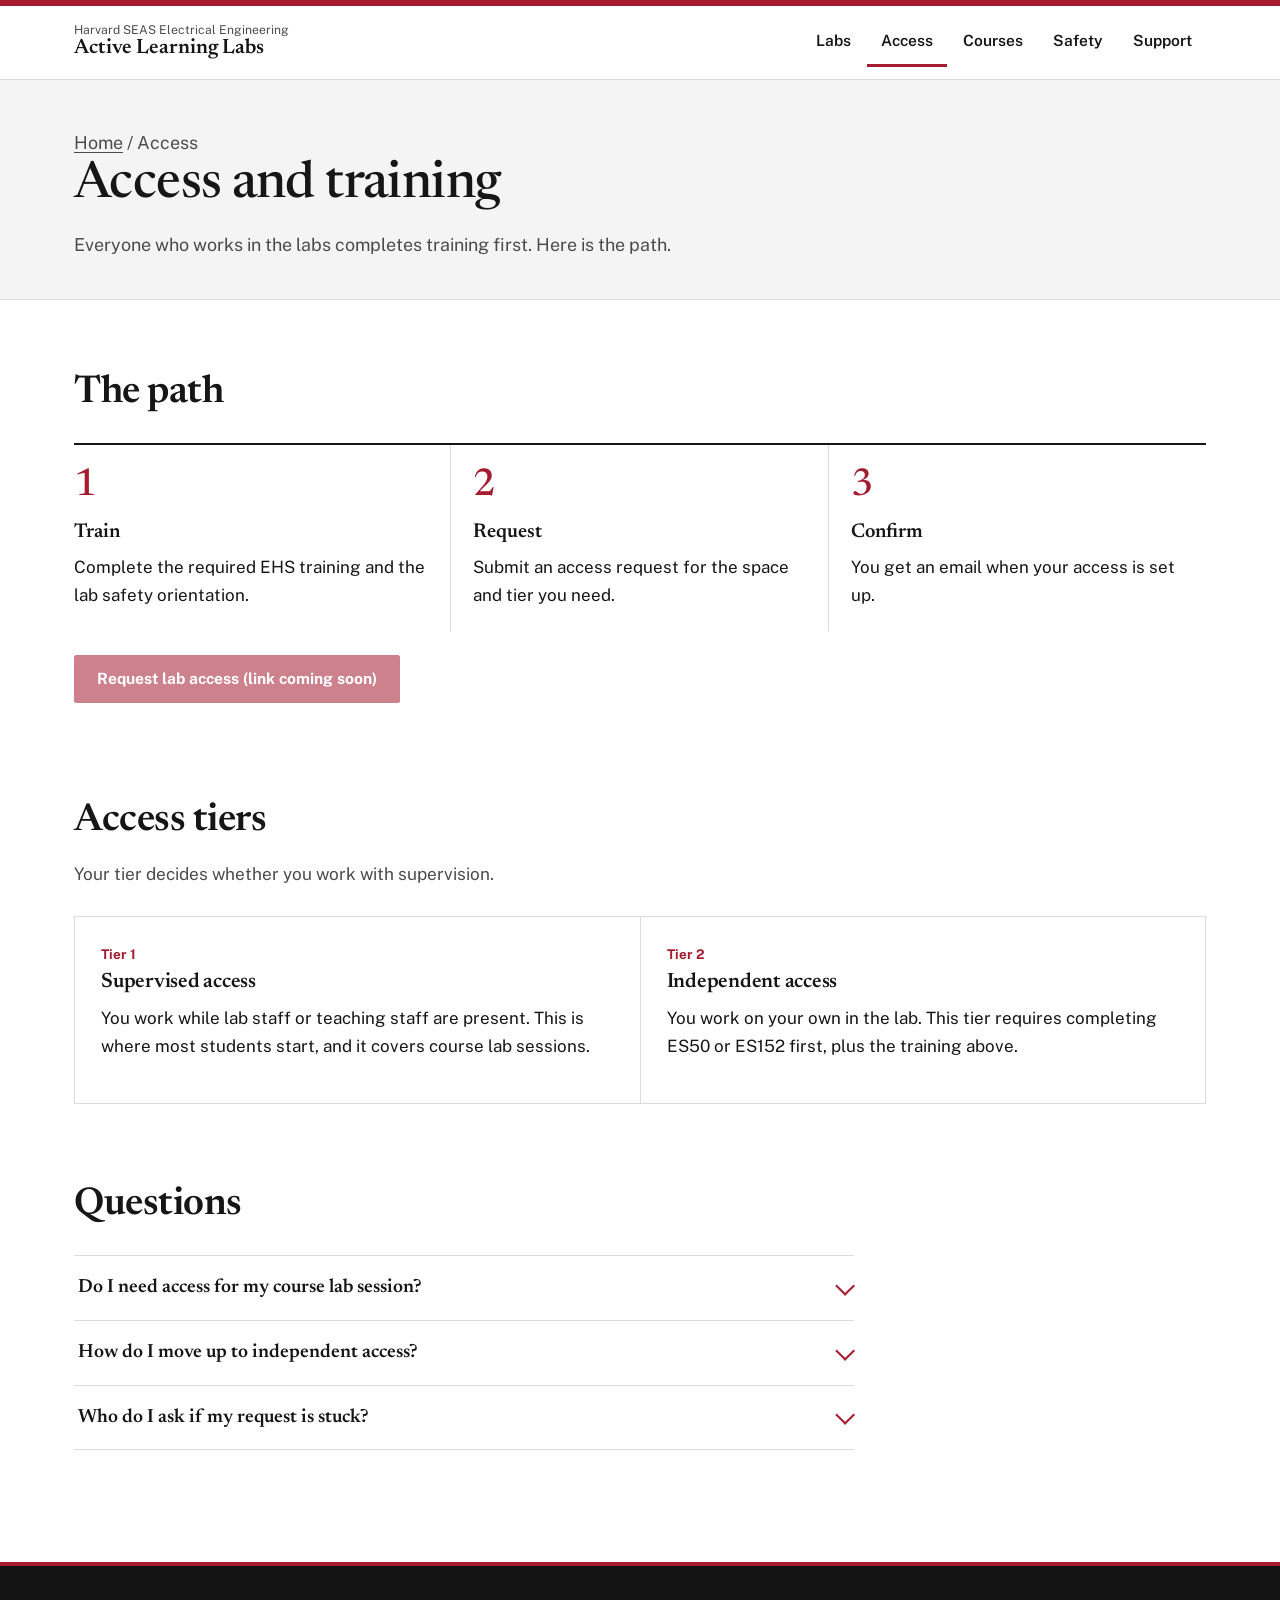
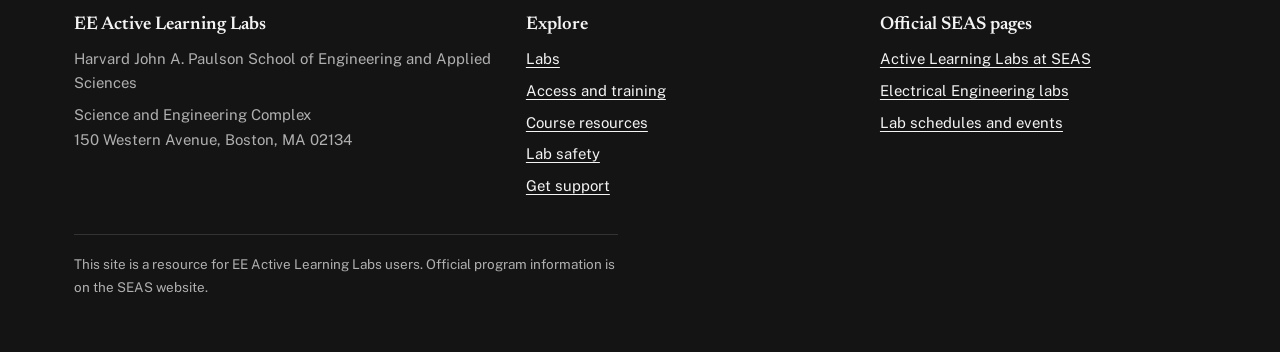
==== access/index.html @ 7f29cfff "Add files via upload" ====
<!doctype html>
<html lang="en">
<head>
<meta charset="utf-8">
<meta name="viewport" content="width=device-width, initial-scale=1, viewport-fit=cover">
<title>Access and training | EE Active Learning Labs</title>
<meta name="description" content="How to get access to the EE Active Learning Labs at Harvard SEAS.">
<link rel="icon" href="../assets/img/favicon.svg" type="image/svg+xml">
<link rel="preconnect" href="https://fonts.googleapis.com"><link rel="preconnect" href="https://fonts.gstatic.com" crossorigin><link href="https://fonts.googleapis.com/css2?family=Newsreader:opsz,wght@6..72,500;6..72,600&family=Public+Sans:wght@400;600;700&display=swap" rel="stylesheet">
<link rel="stylesheet" href="../assets/css/site.css">
</head>
<body>
<a class="skip" href="#main">Skip to main content</a>
<header class="site"><div class="wrap site-in">
  <a class="brand" href="../"><span class="b1">Harvard SEAS Electrical Engineering</span><span class="b2">Active Learning Labs</span></a>
  <button class="menu-btn" id="menuBtn" aria-expanded="false" aria-controls="nav">Menu</button>
  <nav class="nav" id="nav" aria-label="Main"><ul><li><a href="../labs/">Labs</a></li><li><a href="../access/" aria-current="page">Access</a></li><li><a href="../courses/">Courses</a></li><li><a href="../safety/">Safety</a></li><li><a href="../support/">Support</a></li></ul></nav>
</div></header>
<main id="main">
<section class="page-head"><div class="wrap"><p class="crumb"><a href="../">Home</a> / Access</p><h1>Access and training</h1><p>Everyone who works in the labs completes training first. Here is the path.</p></div></section>
<section class="s"><div class="wrap">
  <div class="s-head"><h2>The path</h2></div>
  <ol class="steps">
    <li><b>Train</b>Complete the required EHS training and the lab safety orientation.</li>
    <li><b>Request</b>Submit an access request for the space and tier you need.</li>
    <li><b>Confirm</b>You get an email when your access is set up.</li>
  </ol>
  <p style="margin-top:24px"><a class="btn primary" data-link="accessForm">Request lab access</a></p>
</div></section>
<section class="s"><div class="wrap">
  <div class="s-head"><h2>Access tiers</h2><p>Your tier decides whether you work with supervision.</p></div>
  <!-- CONFIRM: tier wording below is the draft framework. Update to match the final policy. -->
  <div class="grid c2">
    <div><span class="kicker">Tier 1</span><h3>Supervised access</h3><p>You work while lab staff or teaching staff are present. This is where most students start, and it covers course lab sessions.</p></div>
    <div><span class="kicker">Tier 2</span><h3>Independent access</h3><p>You work on your own in the lab. This tier requires completing ES50 or ES152 first, plus the training above.</p></div>
  </div>
</div></section>
<section class="s"><div class="wrap">
  <div class="s-head"><h2>Questions</h2></div>
  <details class="acc"><summary>Do I need access for my course lab session?</summary><div><p>Scheduled course lab sessions run with your teaching staff, so you work under supervised access. Complete the safety orientation before your first session.</p></div></details>
  <details class="acc"><summary>How do I move up to independent access?</summary><div><p>Finish the prerequisite course, keep your training current, and submit a new access request that names the tier you want.</p></div></details>
  <details class="acc"><summary>Who do I ask if my request is stuck?</summary><div><p>Use the <a href="../support/">support page</a> and mention the date you applied.</p></div></details>
</div></section>
</main>
<footer class="foot"><div class="wrap">
  <div><b>EE Active Learning Labs</b><p>Harvard John A. Paulson School of Engineering and Applied Sciences</p><p>Science and Engineering Complex<br>150 Western Avenue, Boston, MA 02134</p></div>
  <div><b>Explore</b><p><a href="../labs/">Labs</a></p><p><a href="../access/">Access and training</a></p><p><a href="../courses/">Course resources</a></p><p><a href="../safety/">Lab safety</a></p><p><a href="../support/">Get support</a></p></div>
  <div><b>Official SEAS pages</b><p><a href="https://seas.harvard.edu/active-learning-labs" target="_blank" rel="noopener">Active Learning Labs at SEAS</a></p><p><a href="https://seas.harvard.edu/active-learning-labs/electrical-engineering" target="_blank" rel="noopener">Electrical Engineering labs</a></p><p><a href="https://seas.harvard.edu/active-learning-labs/events-lab-schedules" target="_blank" rel="noopener">Lab schedules and events</a></p></div>
  <p class="fine">This site is a resource for EE Active Learning Labs users. Official program information is on the SEAS website.</p>
</div></footer>
<script src="../assets/js/config.js"></script>
<script src="../assets/js/site.js"></script>
</body>
</html>
---- assets/css/site.css ----
:root{
  --crimson:#A51C30;--crimson-ink:#8C1527;--on-crimson:#fff;
  --ink:#161616;--ink-2:#4B4B4B;--paper:#fff;--mist:#F4F4F4;--rule:#DCDCDC;--rule-2:#B5B5B5;--focus:#1F5FA6;
  --hero:#141414;--hero-ink:#F4F4F4;--hero-2:#B0B0B0;
  --serif:'Newsreader',Georgia,'Times New Roman',serif;
  --sans:'Public Sans','Helvetica Neue',Arial,system-ui,sans-serif;
  color-scheme:light;
  box-sizing:border-box;padding-top:env(safe-area-inset-top,0px);padding-bottom:env(safe-area-inset-bottom,0px);
}
@media (prefers-color-scheme:dark){
  :root:not([data-theme="light"]){--crimson:#E25A6E;--crimson-ink:#F08797;--on-crimson:#1A0A0D;--ink:#ECECEC;--ink-2:#B3B3B3;--paper:#1B1B1B;--mist:#121212;--rule:#303030;--rule-2:#4A4A4A;--focus:#8AB4F8;--hero:#0B0B0B;color-scheme:dark}
}
:root[data-theme="dark"]{--crimson:#E25A6E;--crimson-ink:#F08797;--on-crimson:#1A0A0D;--ink:#ECECEC;--ink-2:#B3B3B3;--paper:#1B1B1B;--mist:#121212;--rule:#303030;--rule-2:#4A4A4A;--focus:#8AB4F8;--hero:#0B0B0B;color-scheme:dark}
*,*::before,*::after{box-sizing:inherit}
html{scroll-behavior:smooth;scroll-padding-top:calc(env(safe-area-inset-top,0px) + 80px)}
body{margin:0;background:var(--paper);color:var(--ink);font:17px/1.65 var(--sans);-webkit-text-size-adjust:100%}
body::before{content:"";position:fixed;inset:0 0 auto;height:env(safe-area-inset-top,0px);background:var(--paper);z-index:60}
a{color:var(--crimson);text-underline-offset:3px}
:focus-visible{outline:3px solid var(--focus);outline-offset:3px;border-radius:2px}
.skip{position:absolute;left:-9999px;top:0}.skip:focus{left:12px;top:12px;z-index:99;background:var(--paper);padding:8px 14px}
h1,h2,h3{font-family:var(--serif);font-weight:600;line-height:1.12;margin:0 0 .45em;letter-spacing:-.012em}
h2{font-size:clamp(1.75rem,3.2vw,2.4rem)}h3{font-size:1.3rem}
p{margin:0 0 1em;max-width:68ch}ul,ol{max-width:68ch;padding-left:1.2em}li{margin-bottom:.35em}
.wrap{max-width:1180px;margin:0 auto;padding:0 24px}

/* header */
.site{position:sticky;top:env(safe-area-inset-top,0px);z-index:50;background:var(--paper);border-top:6px solid var(--crimson);border-bottom:1px solid var(--rule)}
.site-in{display:flex;align-items:center;justify-content:space-between;gap:16px;padding-top:12px;padding-bottom:12px}
.brand{display:flex;flex-direction:column;text-decoration:none;color:var(--ink);line-height:1.2}
.brand .b1{font-size:.76rem;color:var(--ink-2)}.brand .b2{font-family:var(--serif);font-weight:600;font-size:1.3rem}
.nav ul{list-style:none;display:flex;gap:2px;margin:0;padding:0;max-width:none}
.nav li{margin:0}
.nav a{display:block;padding:10px 14px;text-decoration:none;color:var(--ink);font-weight:600;font-size:.97rem;border-bottom:3px solid transparent}
.nav a:hover{border-bottom-color:var(--rule-2)}
.nav a[aria-current="page"]{border-bottom-color:var(--crimson)}
.menu-btn{display:none;font:inherit;font-weight:700;background:none;border:1.5px solid var(--ink);color:var(--ink);padding:8px 14px;border-radius:2px;min-height:44px;cursor:pointer}
@media(max-width:820px){
  .menu-btn{display:block}
  .nav{display:none;position:absolute;left:0;right:0;top:100%;background:var(--paper);border-bottom:1px solid var(--rule);padding:8px 24px 16px}
  .nav.open{display:block}
  .nav ul{flex-direction:column}
  .nav a{border-bottom:1px solid var(--rule);padding:14px 4px}
}

/* buttons */
.btn{font:inherit;font-weight:700;font-size:.97rem;display:inline-flex;align-items:center;justify-content:center;min-height:46px;padding:10px 22px;border-radius:2px;border:1.5px solid var(--ink);background:transparent;color:var(--ink);text-decoration:none;cursor:pointer;transition:background .15s,color .15s}
.btn:hover{background:var(--ink);color:var(--paper)}
.btn.primary{background:var(--crimson);border-color:var(--crimson);color:var(--on-crimson)}
.btn.primary:hover{background:var(--crimson-ink);border-color:var(--crimson-ink)}
.btn.ghost{border-color:var(--hero-ink);color:var(--hero-ink)}.btn.ghost:hover{background:var(--hero-ink);color:var(--hero)}
.btn[aria-disabled="true"]{opacity:.55;pointer-events:none}
.btns{display:flex;flex-wrap:wrap;gap:12px}

/* hero */
.hero{background:var(--hero);color:var(--hero-ink);border-bottom:4px solid var(--crimson);overflow:hidden}
.hero .wrap{display:grid;gap:32px;padding-top:56px;padding-bottom:64px}
@media(min-width:940px){.hero .wrap{grid-template-columns:1.05fr .95fr;align-items:center;padding-top:80px;padding-bottom:88px}}
.hero h1{font-size:clamp(2.5rem,6vw,4.6rem);font-weight:500;letter-spacing:-.025em;line-height:1.02;margin-bottom:.4em}
.hero p.lede{font-size:1.18rem;color:#D8D8D8;max-width:50ch;margin-bottom:28px}
.hero-art svg{display:block;width:100%;height:auto}
.trace{fill:none;stroke:#3A3A3A;stroke-width:3;stroke-linecap:round;stroke-linejoin:round}
.pulse{fill:none;stroke:#FF4D63;stroke-width:3.5;stroke-linecap:round;stroke-linejoin:round;stroke-dasharray:34 366;stroke-dashoffset:0;animation:run 5.5s linear infinite}
.pulse.b{animation-delay:-2.2s;animation-duration:7s}
.pulse.c{animation-delay:-4s;animation-duration:6.2s}
@keyframes run{to{stroke-dashoffset:-400}}
.pad{fill:#141414;stroke:#6A6A6A;stroke-width:3}
.chip{fill:#1E1E1E;stroke:#8A8A8A;stroke-width:2.5}
.chip-t{font:700 15px var(--sans);fill:#F4F4F4}
@media(prefers-reduced-motion:reduce){.pulse{animation:none;stroke-dasharray:none;opacity:.5}html{scroll-behavior:auto}}

/* sections */
section.s{padding:72px 0 8px}
.s-head{max-width:760px;margin-bottom:28px}
.s-head p{color:var(--ink-2);font-size:1.08rem}
.page-head{background:var(--mist);border-bottom:1px solid var(--rule);padding:48px 0 40px}
.page-head h1{font-size:clamp(2.1rem,4.6vw,3.2rem);font-weight:500;margin-bottom:.3em}
.page-head p{color:var(--ink-2);font-size:1.12rem;margin:0}
.crumb{font-size:.88rem;color:var(--ink-2);margin-bottom:14px}.crumb a{color:var(--ink-2)}
.grid{display:grid;gap:1px;background:var(--rule);border:1px solid var(--rule);grid-template-columns:1fr}
@media(min-width:700px){.grid.c2{grid-template-columns:repeat(2,1fr)}.grid.c4{grid-template-columns:repeat(2,1fr)}}
@media(min-width:1000px){.grid.c3{grid-template-columns:repeat(3,1fr)}.grid.c4{grid-template-columns:repeat(4,1fr)}}
.grid>*{background:var(--paper);padding:26px}
a.tile{display:block;text-decoration:none;color:var(--ink);transition:background .15s}
a.tile:hover{background:var(--mist)}
a.tile h3{margin-bottom:.3em}
a.tile .go{display:inline-block;margin-top:10px;font-weight:700;color:var(--crimson)}
a.tile:hover .go{text-decoration:underline}
.kicker{display:block;font-size:.84rem;font-weight:700;color:var(--crimson);margin-bottom:6px}
.room{font-family:var(--serif);font-size:2.6rem;line-height:1;color:var(--crimson);display:block;margin-bottom:10px}
.steps{list-style:none;padding:0;margin:0;counter-reset:s;border-top:2px solid var(--ink);max-width:none;display:grid;grid-template-columns:1fr}
@media(min-width:800px){.steps{grid-template-columns:repeat(3,1fr)}.steps li{border-right:1px solid var(--rule)}.steps li:last-child{border-right:0}}
.steps li{counter-increment:s;padding:20px 22px 22px 0;margin:0;border-bottom:1px solid var(--rule)}
@media(min-width:800px){.steps li{padding:22px;border-bottom:0}.steps li:first-child{padding-left:0}}
.steps li::before{content:counter(s);display:block;font:500 2.4rem/1 var(--serif);color:var(--crimson);margin-bottom:10px}
.steps b{display:block;font-family:var(--serif);font-size:1.25rem;font-weight:600;margin-bottom:4px}
.feature{display:grid;gap:0;border:1px solid var(--rule);grid-template-columns:1fr}
@media(min-width:800px){.feature{grid-template-columns:1fr 1fr}}
.feature>div{padding:32px}
.feature .dark{background:var(--hero);color:var(--hero-ink)}
.feature .dark p{color:#D0D0D0}
.callout{border-left:4px solid var(--ink);background:var(--mist);padding:16px 20px;margin:0 0 1.5em;max-width:74ch}
.callout.warn{border-color:#C98A1B;background:#FFF5DE;color:#553600}
@media(prefers-color-scheme:dark){:root:not([data-theme="light"]) .callout.warn{background:#34270C;color:#F2D79E}}
.callout>:last-child{margin:0}
.cols{display:grid;gap:40px;grid-template-columns:1fr}
@media(min-width:860px){.cols{grid-template-columns:1fr 1fr}}
.rules{list-style:none;padding:0;margin:0;border-top:1px solid var(--rule);max-width:none}
.rules li{padding:14px 0;margin:0;border-bottom:1px solid var(--rule)}
.rules b{display:block}
details.acc{border-top:1px solid var(--rule);max-width:78ch}details.acc:last-of-type{border-bottom:1px solid var(--rule)}
details.acc summary{cursor:pointer;list-style:none;display:flex;justify-content:space-between;align-items:center;gap:16px;padding:16px 4px;font-family:var(--serif);font-weight:600;font-size:1.2rem}
details.acc summary::-webkit-details-marker{display:none}
details.acc summary::after{content:"";width:12px;height:12px;border-right:2px solid var(--crimson);border-bottom:2px solid var(--crimson);transform:rotate(45deg) translateY(-3px);transition:transform .2s;flex:none}
details.acc[open] summary::after{transform:rotate(-135deg) translateY(-3px)}
details.acc>div{padding:0 4px 16px}
table{border-collapse:collapse;width:100%;font-size:.97rem}
th,td{padding:12px;text-align:left;vertical-align:top;border-bottom:1px solid var(--rule)}
thead th{border-bottom:2px solid var(--ink)}
.tw{overflow-x:auto}
main{padding-bottom:24px}

/* footer */
.foot{background:var(--hero);color:var(--hero-2);margin-top:80px;border-top:4px solid var(--crimson)}
.foot .wrap{display:grid;gap:28px;padding-top:44px;padding-bottom:48px;font-size:.93rem}
@media(min-width:820px){.foot .wrap{grid-template-columns:1.3fr 1fr 1fr}}
.foot b{display:block;color:var(--hero-ink);font-family:var(--serif);font-size:1.15rem;font-weight:600;margin-bottom:6px}
.foot a{color:var(--hero-ink)}.foot p{margin:0 0 .5em}
.foot .fine{grid-column:1/-1;border-top:1px solid #333;padding-top:18px;font-size:.84rem}
@media print{.site,.foot,body::before{display:none}}
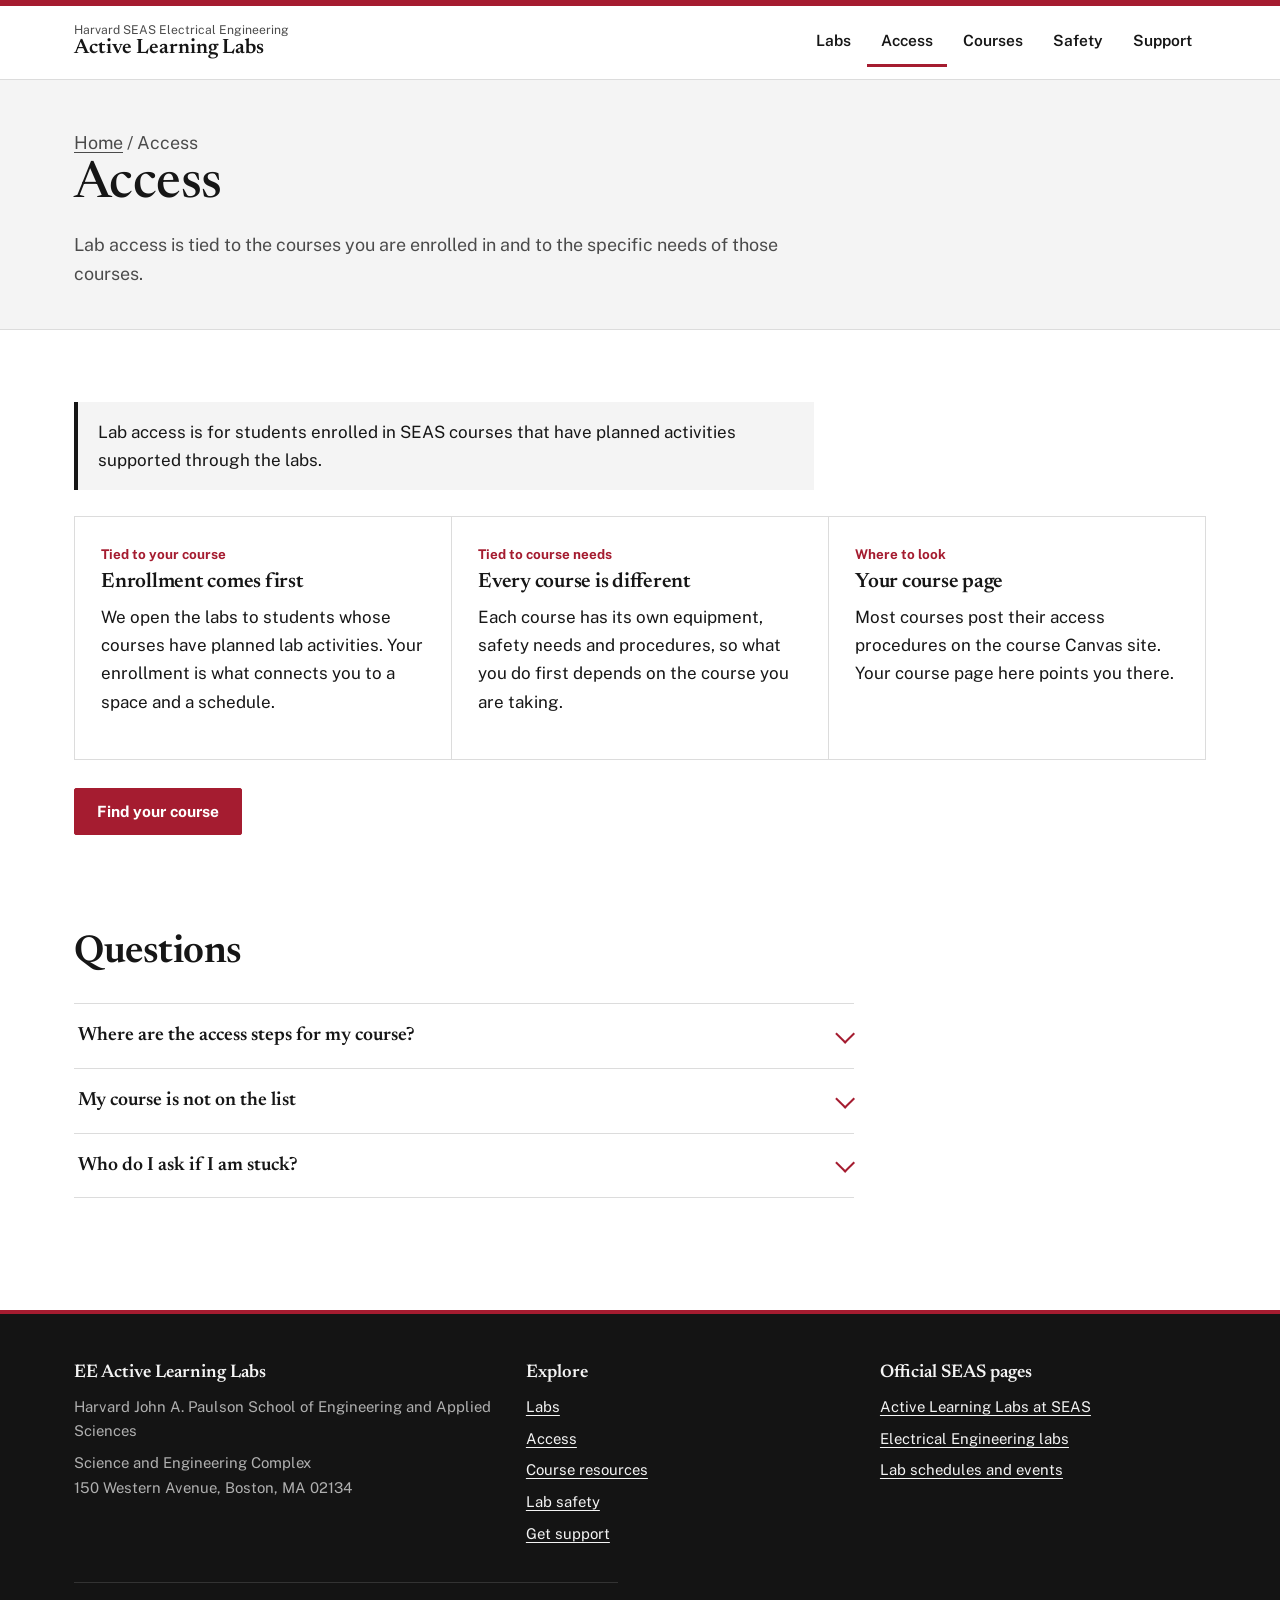
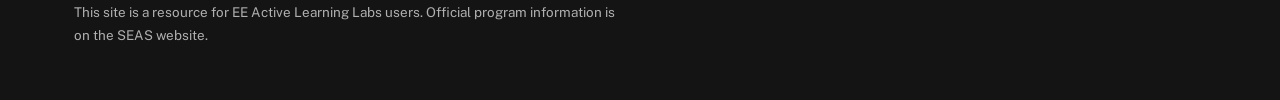
==== commit 4a6d04bf: "Add files via upload" ====
--- a/access/index.html
+++ b/access/index.html
@@ -3,8 +3,8 @@
 <head>
 <meta charset="utf-8">
 <meta name="viewport" content="width=device-width, initial-scale=1, viewport-fit=cover">
-<title>Access and training | EE Active Learning Labs</title>
-<meta name="description" content="How to get access to the EE Active Learning Labs at Harvard SEAS.">
+<title>Access | EE Active Learning Labs</title>
+<meta name="description" content="How lab access works for courses supported by the EE Active Learning Labs.">
 <link rel="icon" href="../assets/img/favicon.svg" type="image/svg+xml">
 <link rel="preconnect" href="https://fonts.googleapis.com"><link rel="preconnect" href="https://fonts.gstatic.com" crossorigin><link href="https://fonts.googleapis.com/css2?family=Newsreader:opsz,wght@6..72,500;6..72,600&family=Public+Sans:wght@400;600;700&display=swap" rel="stylesheet">
 <link rel="stylesheet" href="../assets/css/site.css">
@@ -17,38 +17,31 @@
   <nav class="nav" id="nav" aria-label="Main"><ul><li><a href="../labs/">Labs</a></li><li><a href="../access/" aria-current="page">Access</a></li><li><a href="../courses/">Courses</a></li><li><a href="../safety/">Safety</a></li><li><a href="../support/">Support</a></li></ul></nav>
 </div></header>
 <main id="main">
-<section class="page-head"><div class="wrap"><p class="crumb"><a href="../">Home</a> / Access</p><h1>Access and training</h1><p>Everyone who works in the labs completes training first. Here is the path.</p></div></section>
+<section class="page-head"><div class="wrap"><p class="crumb"><a href="../">Home</a> / Access</p><h1>Access</h1><p>Lab access is tied to the courses you are enrolled in and to the specific needs of those courses.</p></div></section>
 <section class="s"><div class="wrap">
-  <div class="s-head"><h2>The path</h2></div>
-  <ol class="steps">
-    <li><b>Train</b>Complete the required EHS training and the lab safety orientation.</li>
-    <li><b>Request</b>Submit an access request for the space and tier you need.</li>
-    <li><b>Confirm</b>You get an email when your access is set up.</li>
-  </ol>
-  <p style="margin-top:24px"><a class="btn primary" data-link="accessForm">Request lab access</a></p>
-</div></section>
-<section class="s"><div class="wrap">
-  <div class="s-head"><h2>Access tiers</h2><p>Your tier decides whether you work with supervision.</p></div>
-  <!-- CONFIRM: tier wording below is the draft framework. Update to match the final policy. -->
-  <div class="grid c2">
-    <div><span class="kicker">Tier 1</span><h3>Supervised access</h3><p>You work while lab staff or teaching staff are present. This is where most students start, and it covers course lab sessions.</p></div>
-    <div><span class="kicker">Tier 2</span><h3>Independent access</h3><p>You work on your own in the lab. This tier requires completing ES50 or ES152 first, plus the training above.</p></div>
+  <div class="callout"><p>Lab access is for students enrolled in SEAS courses that have planned activities supported through the labs.</p></div>
+  <div class="grid c3">
+    <div><span class="kicker">Tied to your course</span><h3>Enrollment comes first</h3><p>We open the labs to students whose courses have planned lab activities. Your enrollment is what connects you to a space and a schedule.</p></div>
+    <div><span class="kicker">Tied to course needs</span><h3>Every course is different</h3><p>Each course has its own equipment, safety needs and procedures, so what you do first depends on the course you are taking.</p></div>
+    <div><span class="kicker">Where to look</span><h3>Your course page</h3><p>Most courses post their access procedures on the course Canvas site. Your course page here points you there.</p></div>
   </div>
+  <p style="margin-top:28px"><a class="btn primary" href="../courses/">Find your course</a></p>
 </div></section>
 <section class="s"><div class="wrap">
   <div class="s-head"><h2>Questions</h2></div>
-  <details class="acc"><summary>Do I need access for my course lab session?</summary><div><p>Scheduled course lab sessions run with your teaching staff, so you work under supervised access. Complete the safety orientation before your first session.</p></div></details>
-  <details class="acc"><summary>How do I move up to independent access?</summary><div><p>Finish the prerequisite course, keep your training current, and submit a new access request that names the tier you want.</p></div></details>
-  <details class="acc"><summary>Who do I ask if my request is stuck?</summary><div><p>Use the <a href="../support/">support page</a> and mention the date you applied.</p></div></details>
+  <details class="acc"><summary>Where are the access steps for my course?</summary><div><p>Open your course from the <a href="../courses/">course list</a>. Most courses post access procedures on their Canvas site, and your course page says where to look.</p></div></details>
+  <details class="acc"><summary>My course is not on the list</summary><div><p>Ask your course staff first. If you still need help, use the <a href="../support/">support page</a>.</p></div></details>
+  <details class="acc"><summary>Who do I ask if I am stuck?</summary><div><p>Use the <a href="../support/">support page</a> and name your course.</p></div></details>
 </div></section>
 </main>
 <footer class="foot"><div class="wrap">
   <div><b>EE Active Learning Labs</b><p>Harvard John A. Paulson School of Engineering and Applied Sciences</p><p>Science and Engineering Complex<br>150 Western Avenue, Boston, MA 02134</p></div>
-  <div><b>Explore</b><p><a href="../labs/">Labs</a></p><p><a href="../access/">Access and training</a></p><p><a href="../courses/">Course resources</a></p><p><a href="../safety/">Lab safety</a></p><p><a href="../support/">Get support</a></p></div>
+  <div><b>Explore</b><p><a href="../labs/">Labs</a></p><p><a href="../access/">Access</a></p><p><a href="../courses/">Course resources</a></p><p><a href="../safety/">Lab safety</a></p><p><a href="../support/">Get support</a></p></div>
   <div><b>Official SEAS pages</b><p><a href="https://seas.harvard.edu/active-learning-labs" target="_blank" rel="noopener">Active Learning Labs at SEAS</a></p><p><a href="https://seas.harvard.edu/active-learning-labs/electrical-engineering" target="_blank" rel="noopener">Electrical Engineering labs</a></p><p><a href="https://seas.harvard.edu/active-learning-labs/events-lab-schedules" target="_blank" rel="noopener">Lab schedules and events</a></p></div>
   <p class="fine">This site is a resource for EE Active Learning Labs users. Official program information is on the SEAS website.</p>
 </div></footer>
 <script src="../assets/js/config.js"></script>
 <script src="../assets/js/site.js"></script>
+
 </body>
 </html>
--- a/assets/css/site.css
+++ b/assets/css/site.css
@@ -127,3 +127,20 @@
 .foot a{color:var(--hero-ink)}.foot p{margin:0 0 .5em}
 .foot .fine{grid-column:1/-1;border-top:1px solid #333;padding-top:18px;font-size:.84rem}
 @media print{.site,.foot,body::before{display:none}}
+.hero p.elig{font-size:.98rem;color:#E4E4E4;border-left:3px solid var(--crimson);padding:2px 0 2px 14px;margin:0 0 26px;max-width:50ch}
+label.f{display:block;font-weight:700;font-size:.92rem;margin:0 0 6px}
+input[type=search],input[type=text],select{font:inherit;color:var(--ink);background:var(--paper);border:1.5px solid var(--rule-2);border-radius:2px;padding:10px 12px;min-height:46px;max-width:100%}
+input[type=search]{width:min(100%,360px)}
+.tools{display:flex;flex-wrap:wrap;gap:20px 32px;align-items:flex-end;margin-bottom:12px}
+.chips{display:flex;flex-wrap:wrap;gap:8px}
+.chip{font:inherit;font-weight:700;font-size:.92rem;border:1.5px solid var(--ink);background:transparent;color:var(--ink);padding:8px 14px;border-radius:2px;min-height:44px;cursor:pointer}
+.chip:hover{background:var(--mist)}
+.chip[aria-pressed="true"]{background:var(--ink);color:var(--paper)}
+a.ctile{padding:20px 22px}
+a.ctile h3{font-size:1.5rem;margin:0}
+a.ctile p{margin:4px 0 0;color:var(--ink-2);font-size:.95rem}
+.switch{margin-bottom:24px}
+.switch select{min-width:220px}
+.grid>div .btn{margin-top:6px}
+#cGrid{background:transparent;border:0;gap:0;border-top:1px solid var(--rule);border-left:1px solid var(--rule)}
+#cGrid>a{border-right:1px solid var(--rule);border-bottom:1px solid var(--rule)}
